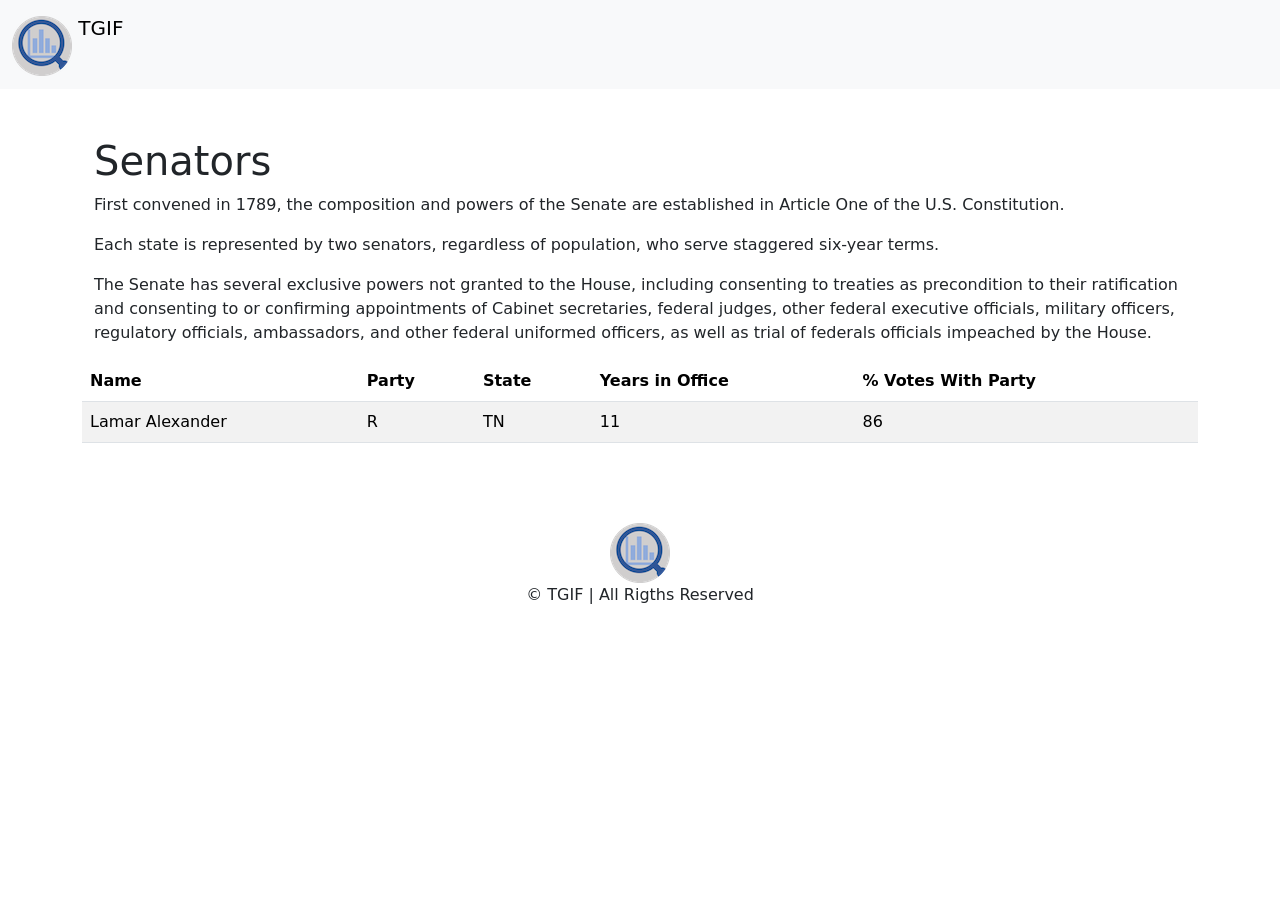
==== index.html @ 67cc552e "Subiendo archivos del Proyecto TGIF, index.html y archivos JSON descargados" ====
<!DOCTYPE html>
<html lang="en">
<head>
    <meta charset="UTF-8">
    <meta name="viewport" content="width=device-width, initial-scale=1.0">
    <title>TGIF</title>
    <link href="https://cdn.jsdelivr.net/npm/bootstrap@5.3.8/dist/css/bootstrap.min.css" rel="stylesheet">
</head>
<body>
    <header>
        <nav class="navbar bg-body-tertiary">
            <div class="container-fluid">
                <a class="navbar-brand" href="#">
                    <img src="assets/logo.png" alt="Logo" class="d-inline-block align-text-top">
                    TGIF
                </a>
            </div>
        </nav>
    </header>
    <main>
        <section class="container main-section py-5">
           <header class="section-header container-sm">
            <h1 class="section-title">Senators</h1>
            <p class="header-description">
                First convened in 1789, the composition and powers of the Senate are established in Article One of the U.S. Constitution.
            </p>
            <p class="header-description">
                Each state is represented by two senators, regardless of population, who serve staggered six-year terms.
            </p>
            <p class="header-description">
                The Senate has several exclusive powers not granted to the House, including consenting to treaties as precondition to their ratification and consenting to or confirming appointments of Cabinet secretaries, federal judges, other federal executive officials, military officers, regulatory officials, ambassadors, and other federal uniformed officers, as well as trial of federals officials impeached by the House.
            </p>
           </header> 
           <div class="table-responsive">
             <table class="table table-striped">
                <thead>
                    <tr>
                        <th>Name</th>
                        <th>Party</th>
                        <th>State</th>
                        <th>Years in Office</th>
                        <th>% Votes With Party</th>
                    </tr>
                </thead>
                <tbody>
                    <tr>
                        <td>Lamar Alexander</td>
                        <td>R</td>
                        <td>TN</td>
                        <td>11</td>
                        <td>86</td>
                    </tr>
                </tbody>
             </table>
           </div>
        </section>
    </main>
    <footer>
        <div class="text-center p-3">
            <img src="assets/logo.png" alt="Logo TGIF">
            <p>&copy; TGIF | All Rigths Reserved</p>
        </div>
    </footer>
    <script src="https://cdn.jsdelivr.net/npm/bootstrap@5.3.8/dist/js/bootstrap.bundle.min.js"></script>
</body>
</html>
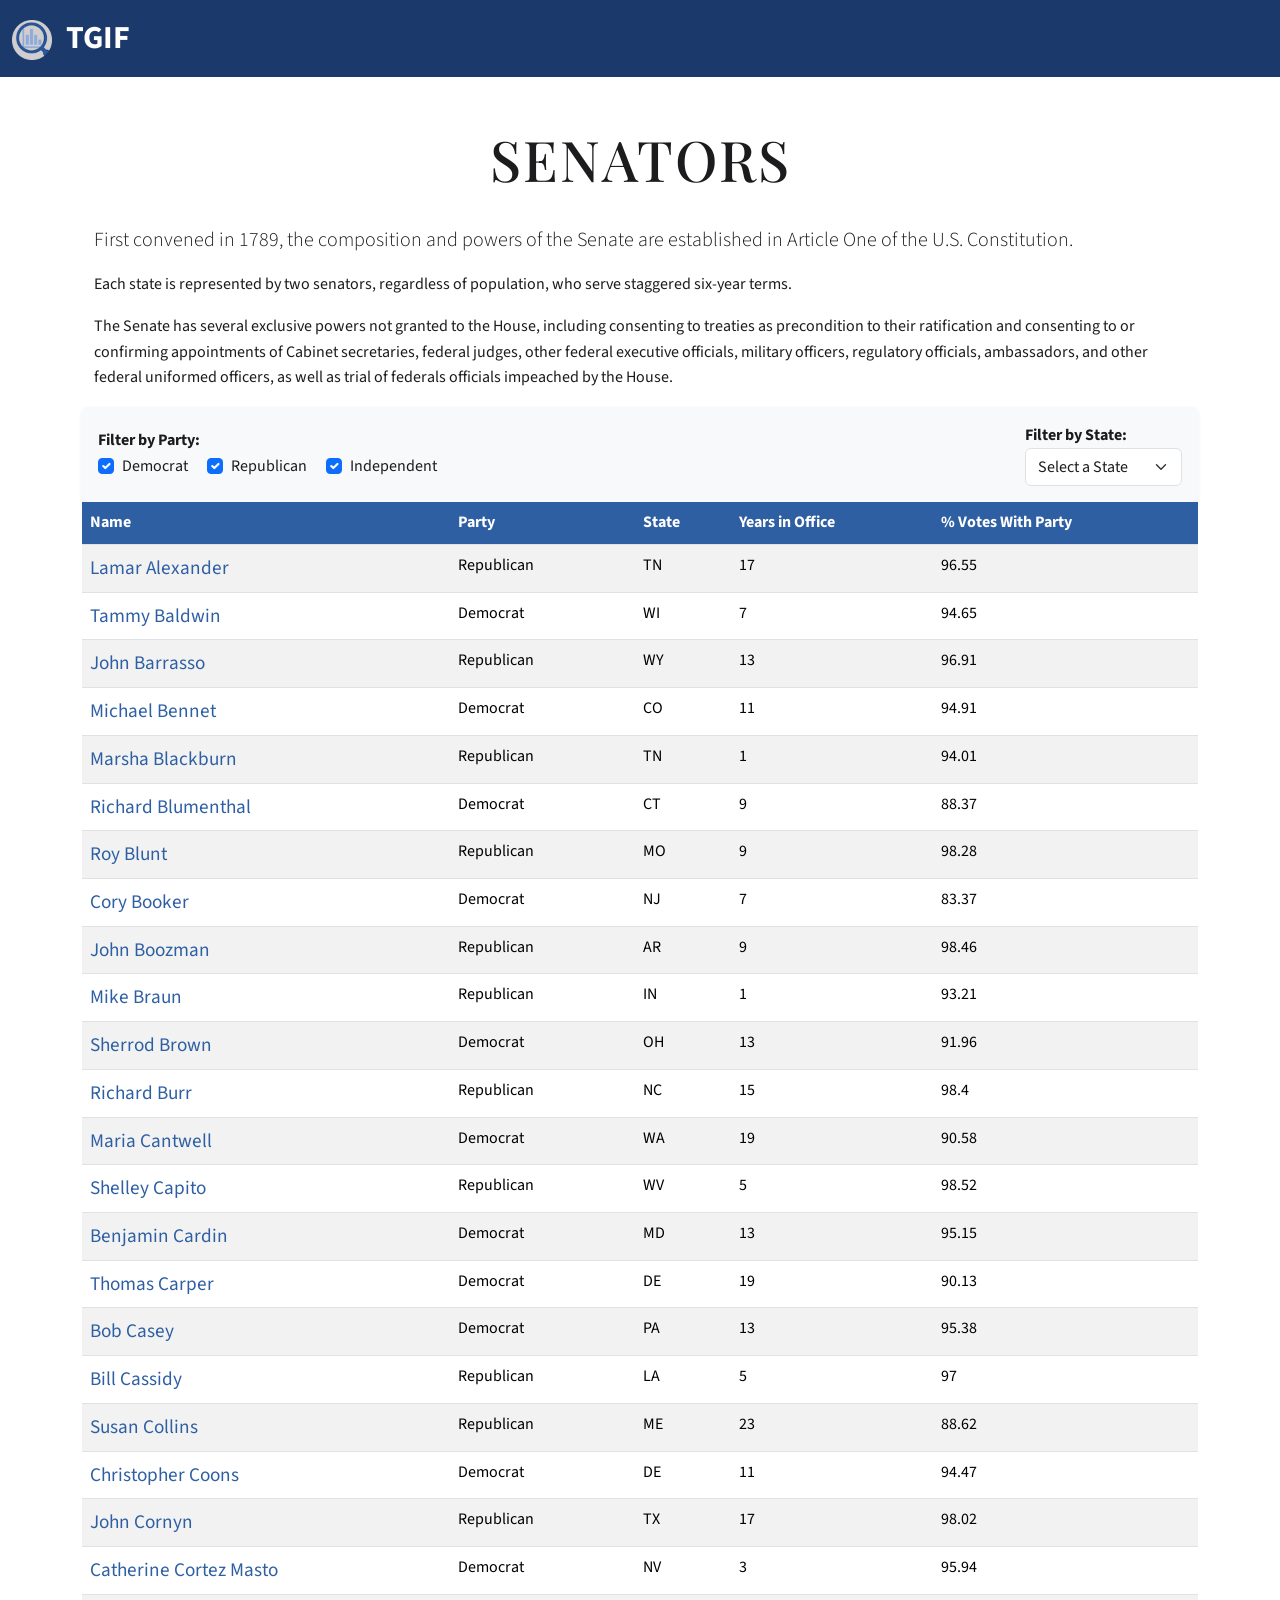
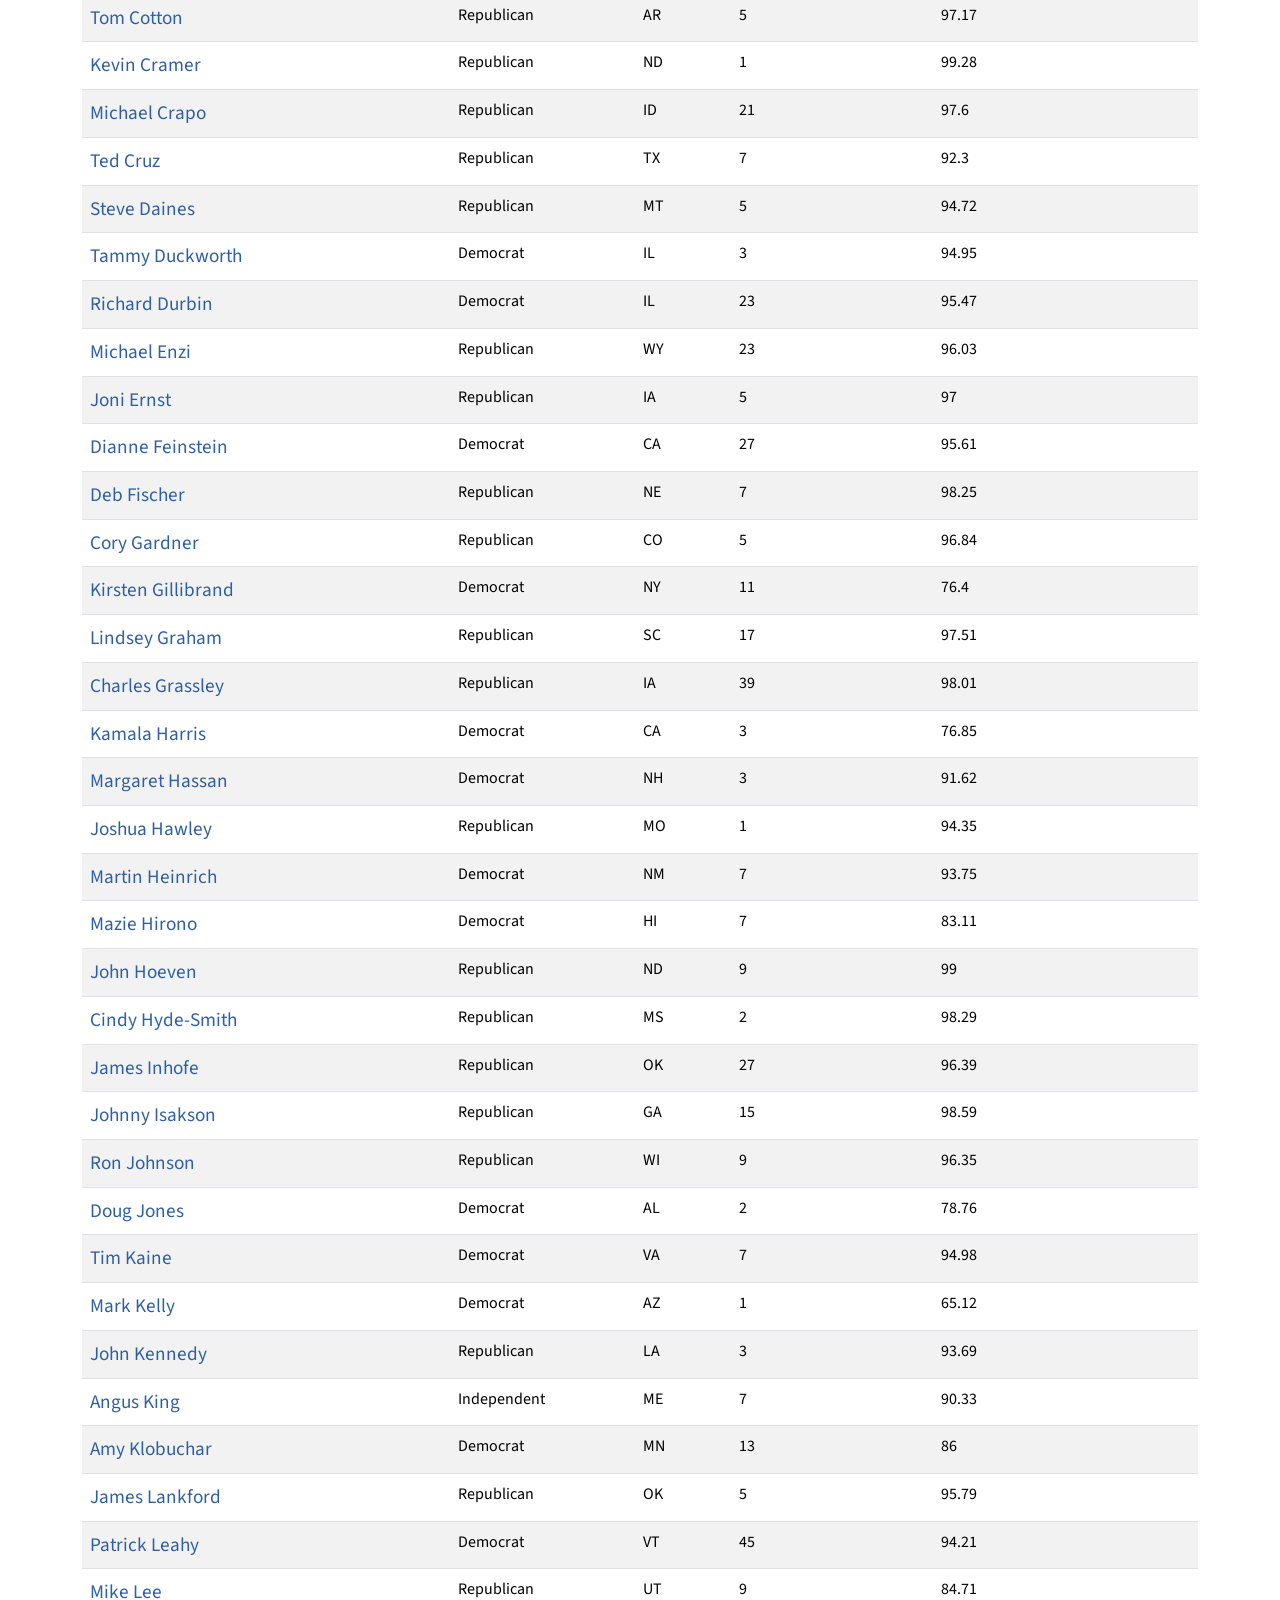
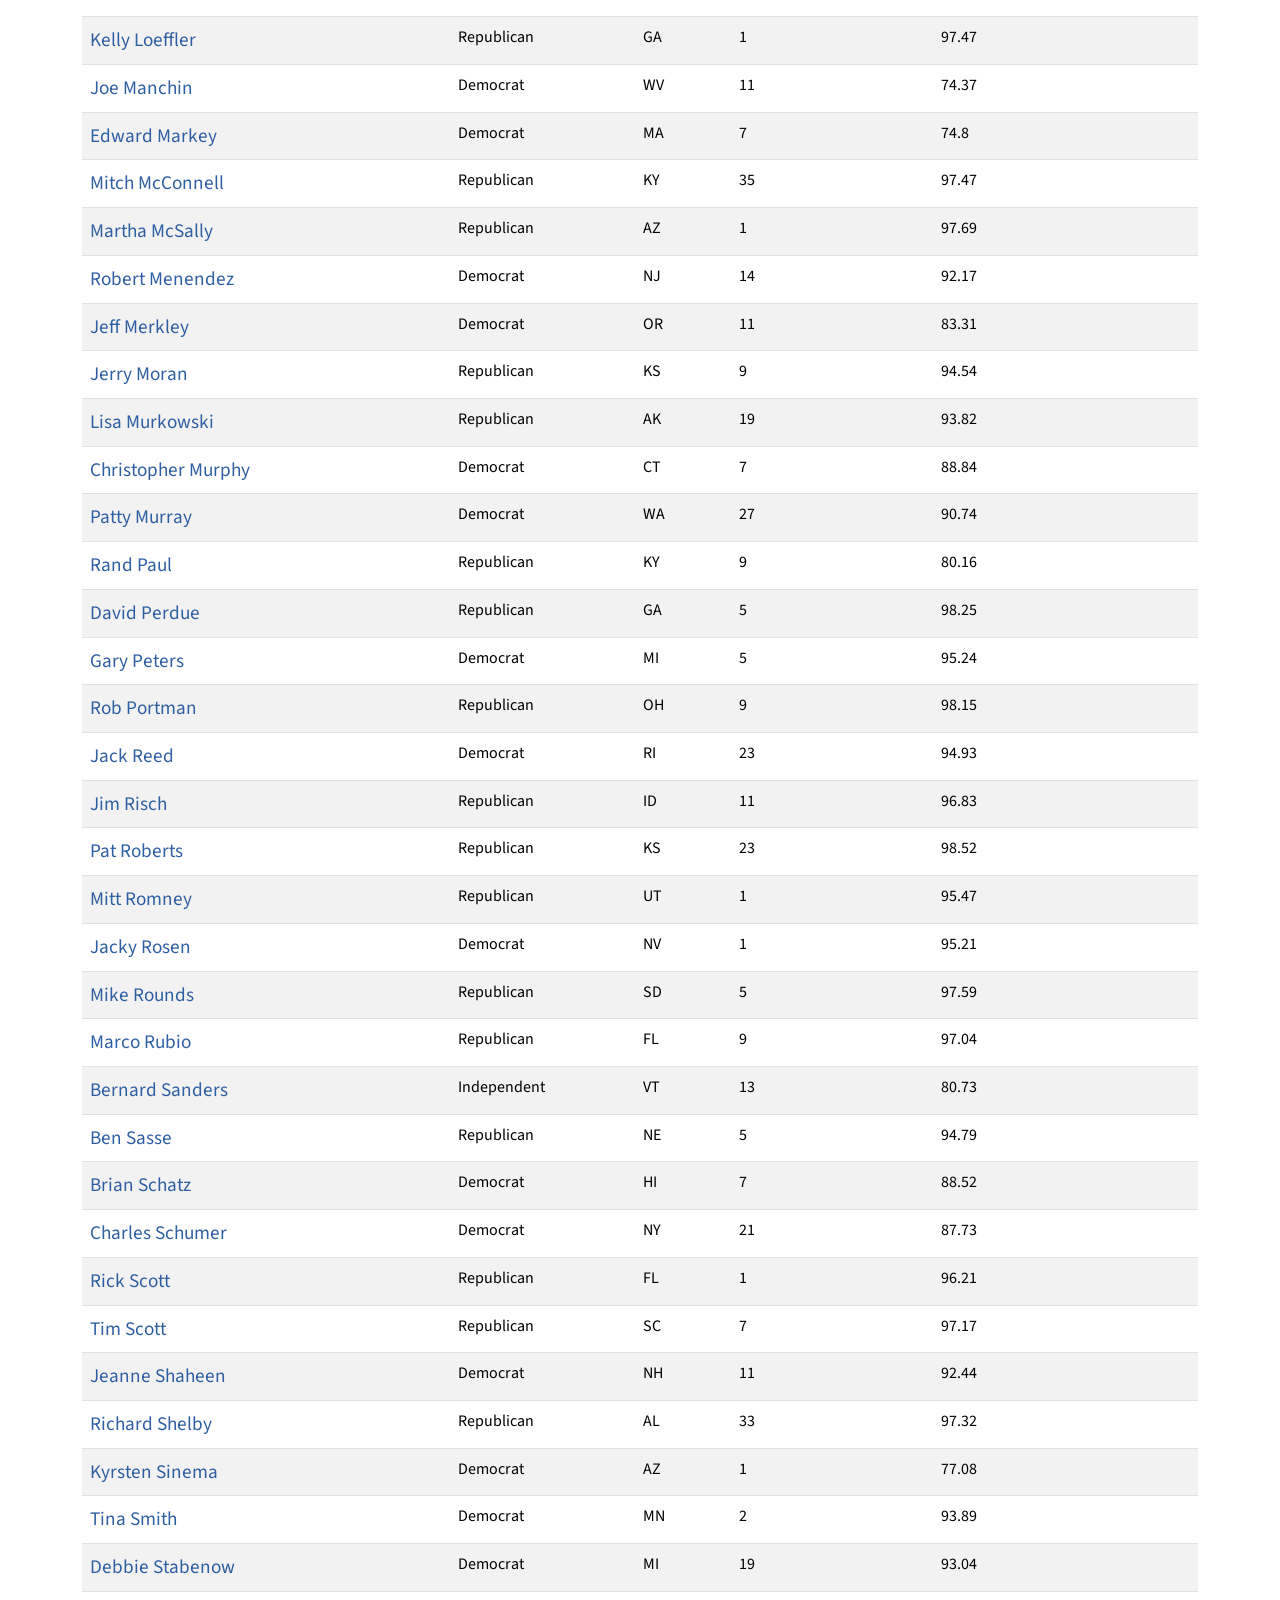
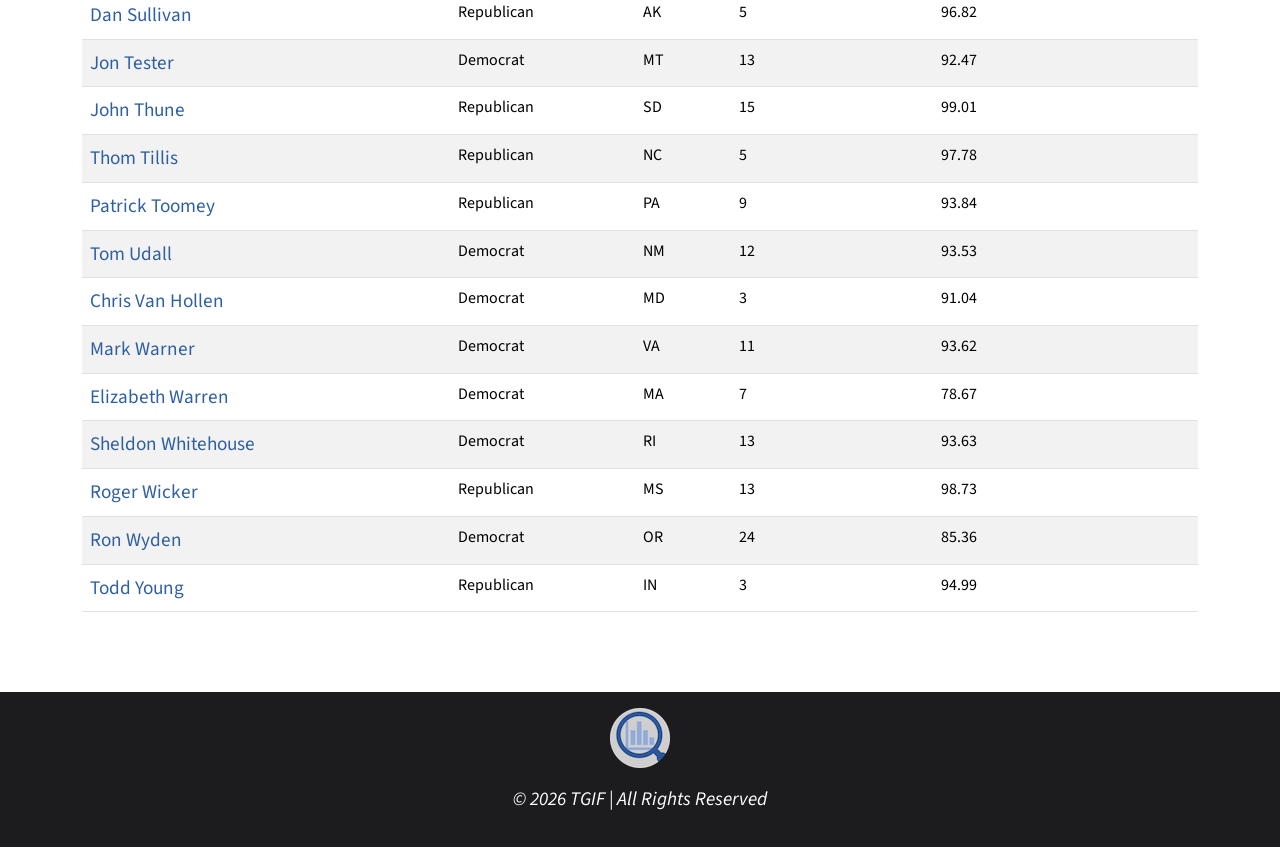
==== commit 287d1d94: "Tarea 2 del módulo 2, todos los putos completos" ====
--- a/index.html
+++ b/index.html
@@ -4,24 +4,28 @@
     <meta charset="UTF-8">
     <meta name="viewport" content="width=device-width, initial-scale=1.0">
     <title>TGIF</title>
+    <link rel="preconnect" href="https://fonts.googleapis.com">
+    <link rel="preconnect" href="https://fonts.gstatic.com" crossorigin>
+    <link href="https://fonts.googleapis.com/css2?family=Playfair+Display:ital,wght@0,400..900;1,400..900&family=Source+Sans+3:ital,wght@0,200..900;1,200..900&display=swap" rel="stylesheet">
     <link href="https://cdn.jsdelivr.net/npm/bootstrap@5.3.8/dist/css/bootstrap.min.css" rel="stylesheet">
+    <link rel="stylesheet" href="styles/styles.css">
 </head>
-<body>
+<body class="d-flex flex-column min-vh-100">
     <header>
-        <nav class="navbar bg-body-tertiary">
+        <nav class="navbar bg-primary">
             <div class="container-fluid">
-                <a class="navbar-brand" href="#">
-                    <img src="assets/logo.png" alt="Logo" class="d-inline-block align-text-top">
+                <a class="navbar-brand fs-2 fw-bold text-white align-middle" href="#">
+                    <img src="assets/logo.png" alt="Logo" width="40" class="d-inline-block align-middle me-2">
                     TGIF
                 </a>
             </div>
         </nav>
     </header>
-    <main>
-        <section class="container main-section py-5">
+    <main class="flex-grow-1">
+        <section class="container main-section py-5 d-flex flex-column mb-3">
            <header class="section-header container-sm">
-            <h1 class="section-title">Senators</h1>
-            <p class="header-description">
+            <h1 class="section-title pb-4">Senators</h1>
+            <p class="header-description lead">
                 First convened in 1789, the composition and powers of the Senate are established in Article One of the U.S. Constitution.
             </p>
             <p class="header-description">
@@ -31,36 +35,79 @@
                 The Senate has several exclusive powers not granted to the House, including consenting to treaties as precondition to their ratification and consenting to or confirming appointments of Cabinet secretaries, federal judges, other federal executive officials, military officers, regulatory officials, ambassadors, and other federal uniformed officers, as well as trial of federals officials impeached by the House.
             </p>
            </header> 
+           <div class="filters d-flex p-3 align-items-center gap-3 bg-light rounded shadow-sm justify-content-between">
+            <div class="checkbox-filters">
+             <p class="filter-title fw-bold mb-0">Filter by Party:</p>
+             <div class="form-check form-check-inline">
+                <input class="party-filter form-check-input" type="checkbox" name="party" id="D" value="D" checked>
+                <label class="form-check-label" for="D">Democrat</label>
+             </div>
+             <div class="form-check form-check-inline">
+                <input class="party-filter form-check-input" type="checkbox" name="party" id="R" value="R" checked>
+                <label class="form-check-label" for="R">Republican</label>
+             </div>
+             <div class="form-check form-check-inline">
+                <input class="party-filter form-check-input" type="checkbox" name="party" id="ID" value="ID" checked>
+                <label class="form-check-label" for="ID">Independent</label>
+             </div>
+             </div>
+             <div class="dropdown-select d-flex flex-column">
+                <label for="states" class="fw-bold">Filter by State:</label>
+                <select name="states" id="states" class="state-filter form-select">
+                </select>
+             </div>
+           </div>
            <div class="table-responsive">
-             <table class="table table-striped">
+             <table class="table table-striped table-hover">
                 <thead>
                     <tr>
-                        <th>Name</th>
-                        <th>Party</th>
-                        <th>State</th>
-                        <th>Years in Office</th>
-                        <th>% Votes With Party</th>
+                        <th class="bg-secondary text-white">Name</th>
+                        <th class="bg-secondary text-white">Party</th>
+                        <th class="bg-secondary text-white">State</th>
+                        <th class="bg-secondary text-white">Years in Office</th>
+                        <th class="bg-secondary text-white">% Votes With Party</th>
                     </tr>
                 </thead>
-                <tbody>
-                    <tr>
-                        <td>Lamar Alexander</td>
-                        <td>R</td>
-                        <td>TN</td>
-                        <td>11</td>
-                        <td>86</td>
-                    </tr>
+                <tbody id="senator-table-content">
                 </tbody>
              </table>
            </div>
         </section>
     </main>
-    <footer>
+    <footer class="bg-dark text-white footer">
         <div class="text-center p-3">
             <img src="assets/logo.png" alt="Logo TGIF">
-            <p>&copy; TGIF | All Rigths Reserved</p>
+            <p class="pt-3">&copy; 2026 TGIF | All Rights Reserved</p>
         </div>
     </footer>
     <script src="https://cdn.jsdelivr.net/npm/bootstrap@5.3.8/dist/js/bootstrap.bundle.min.js"></script>
+    <script type="module">
+        import { fetchJson, makeMemberRows, filters, makeStatesMenu } from "./scripts/html.js";
+
+
+        fetchJson('./src/pro-congress-117-senate.json').then((data) => {
+            const stateIncluded = new Set(data.map(member => member.state));
+            const renderTable = () => {
+                const selectedParty = filters(); 
+                const selectedState = document.querySelector('.state-filter').value
+                document.querySelector('#senator-table-content').innerHTML = makeMemberRows(data, selectedParty, selectedState);
+            }
+            
+            renderTable();
+
+            const checkboxes = document.querySelectorAll('.party-filter');
+            checkboxes.forEach(check => {
+                check.addEventListener('change', renderTable)
+            });
+
+            const selectState = document.querySelector('.state-filter');
+            selectState.addEventListener('change', renderTable);
+
+            
+            makeStatesMenu(stateIncluded).then((html) => {
+                document.querySelector('.state-filter').innerHTML = html;
+            })
+        });
+    </script>
 </body>
 </html>
--- a/styles/styles.css
+++ b/styles/styles.css
@@ -0,0 +1,50 @@
+/* Modificando variables de Bootstrap y variables propias */
+:root {
+    /* Variables de Bootstrap */
+    --bs-body-bg: #FFFFFF;
+    --bs-body-color: #1C1C1E;
+    --bs-primary: #1B3A6B;
+    --bs-primary-rgb: 27, 58, 107;
+    --bs-secondary: #2E5FA3;
+    --bs-secondary-rgb: 46, 95, 163;
+    --bs-dark: #1C1C1E;
+    --bs-dark-rgb: 28, 28, 30;
+    --bs-table-striped-bg: #F4F6FA;
+    --bs-table-hover-bg: #E8EDF5; 
+
+    /* Tipografia */
+    --title-font: 'Playfair Display', serif;
+    --body-font: 'Source Sans 3', sans-serif;
+}
+
+body {
+    font-family: var(--body-font);
+    color: #1C1C1E;
+    line-height: 1.6;
+}
+
+.section-title {
+    text-align: center;
+    font-size: clamp(2rem, 5vw + 1rem, 3.5rem);
+    font-family: var(--title-font);
+    text-transform: uppercase;
+    letter-spacing: 2px;
+}
+
+.senator-link {
+    text-decoration: none;
+    color: var(--bs-secondary);
+    cursor: pointer;
+    font-size: 1.2rem;
+    transition: color 0.25s;
+}
+
+.senator-link:hover { color: #C8350B; }
+
+
+.footer p {
+    font-size: 1.2rem;
+    font-style: italic;
+}
+
+.state-filter { border-color: 1px solid #1B3A6B; }
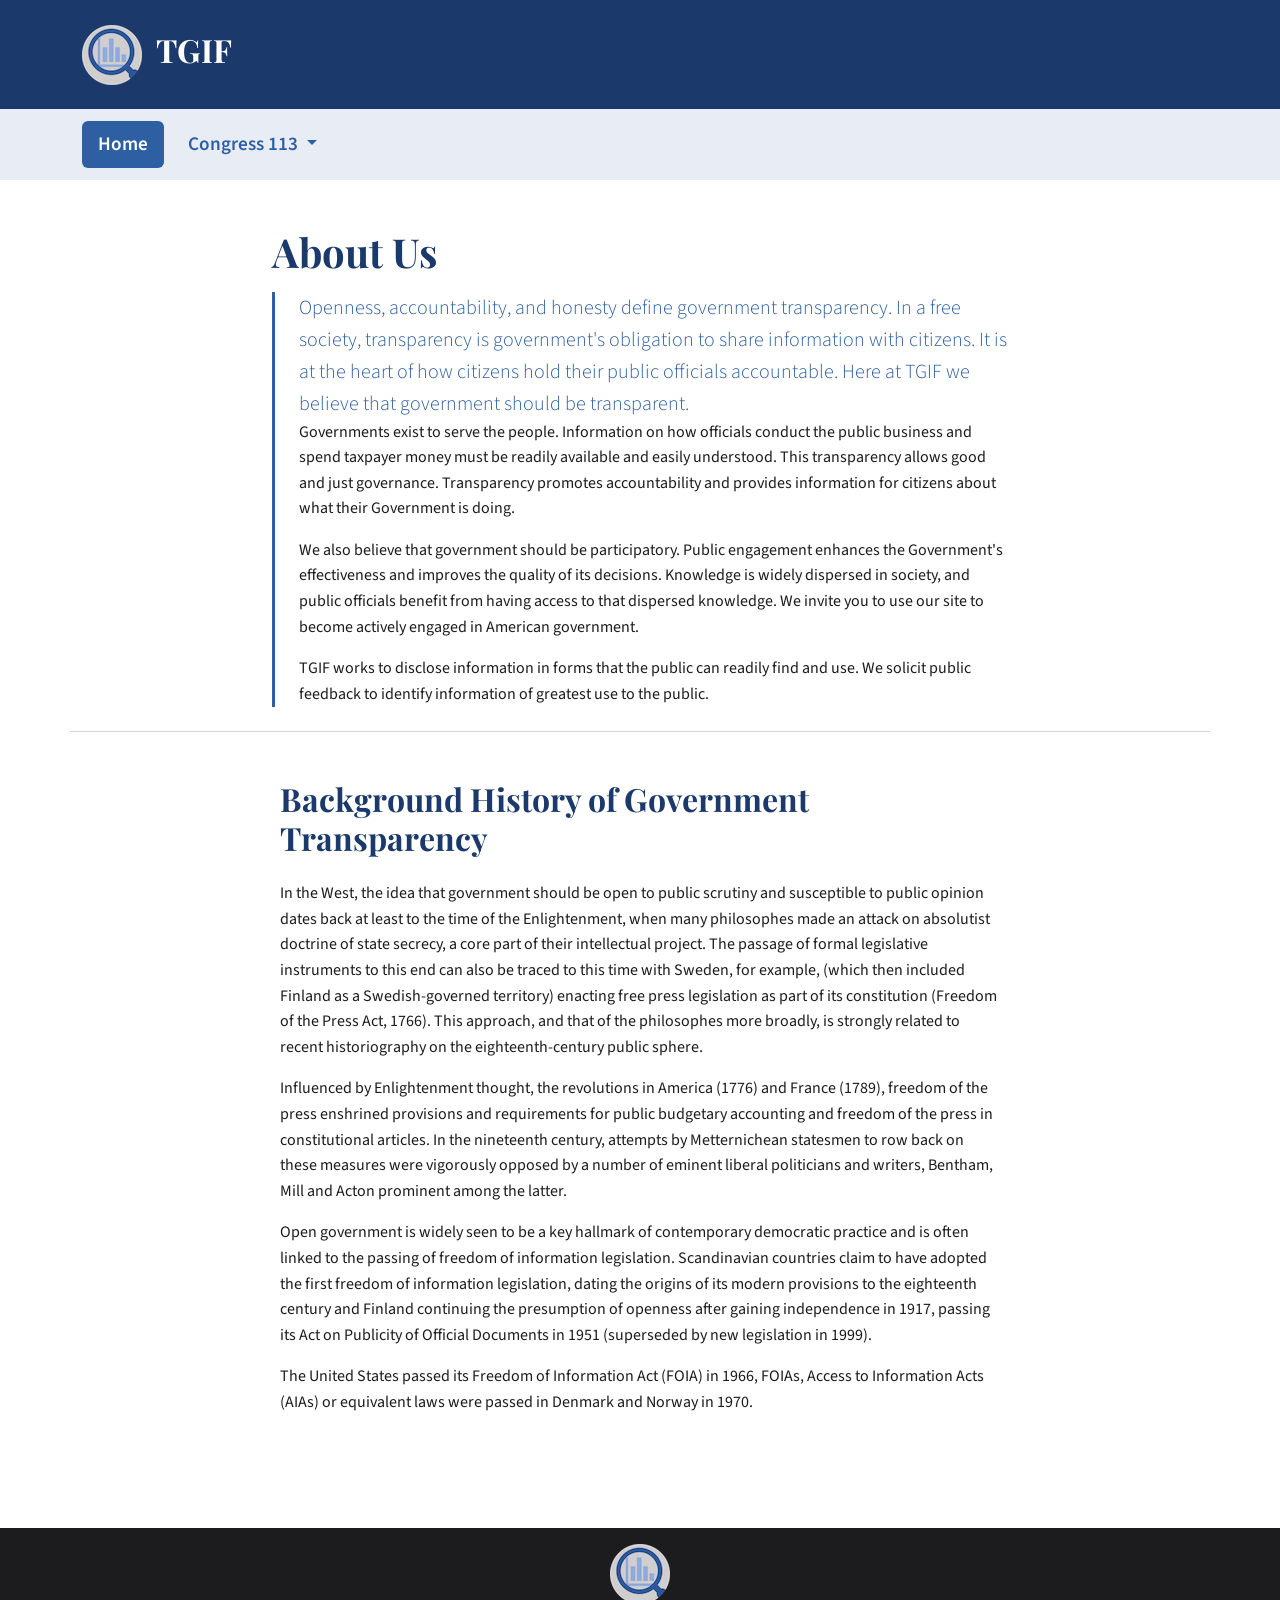
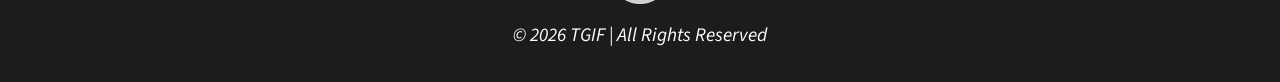
==== commit bb5e4cc2: "Subiendo archivos de la tarea 3, solución completa basada en el curso" ====
--- a/index.html
+++ b/index.html
@@ -10,68 +10,78 @@
     <link href="https://cdn.jsdelivr.net/npm/bootstrap@5.3.8/dist/css/bootstrap.min.css" rel="stylesheet">
     <link rel="stylesheet" href="styles/styles.css">
 </head>
-<body class="d-flex flex-column min-vh-100">
+<body>
     <header>
-        <nav class="navbar bg-primary">
-            <div class="container-fluid">
-                <a class="navbar-brand fs-2 fw-bold text-white align-middle" href="#">
-                    <img src="assets/logo.png" alt="Logo" width="40" class="d-inline-block align-middle me-2">
+        <div class="bg-primary py-4">
+            <div class="container">
+                <a href="index.html" class="navbar-brand fs-2 fw-bold text-white logo">
+                    <img src="assets/logo.png" alt="Logo TGIF" width="60" class="d-inline-block align-middle me-2">
                     TGIF
                 </a>
             </div>
-        </nav>
+        </div>
+
+            <!-- Navbar -->
+             <nav class="navbar bg-light">
+                <div class="container">
+                    <ul class="nav nav-pills nav-justified pt-1 pb-1">
+                        <li class="nav-item me-2">
+                            <a href="index.html" class="nav-link active">Home</a>
+                        </li>
+                        <li class="nav-item dropdown">
+                            <a href="members.html" class="nav-link dropdown-toggle text-secondary" data-bs-toggle="dropdown" role="button" aria-expanded="false">
+                                Congress 113
+                            </a>
+                            <ul class="dropdown-menu">
+                                <li><a href="members.html?chamber=house" class="dropdown-item">House</a></li>
+                                <li><a href="members.html?chamber=senate" class="dropdown-item">Senate</a></li>
+                            </ul>
+                        </li>
+                    </ul>
+                </div>
+             </nav>
     </header>
     <main class="flex-grow-1">
-        <section class="container main-section py-5 d-flex flex-column mb-3">
-           <header class="section-header container-sm">
-            <h1 class="section-title pb-4">Senators</h1>
-            <p class="header-description lead">
-                First convened in 1789, the composition and powers of the Senate are established in Article One of the U.S. Constitution.
-            </p>
-            <p class="header-description">
-                Each state is represented by two senators, regardless of population, who serve staggered six-year terms.
-            </p>
-            <p class="header-description">
-                The Senate has several exclusive powers not granted to the House, including consenting to treaties as precondition to their ratification and consenting to or confirming appointments of Cabinet secretaries, federal judges, other federal executive officials, military officers, regulatory officials, ambassadors, and other federal uniformed officers, as well as trial of federals officials impeached by the House.
-            </p>
-           </header> 
-           <div class="filters d-flex p-3 align-items-center gap-3 bg-light rounded shadow-sm justify-content-between">
-            <div class="checkbox-filters">
-             <p class="filter-title fw-bold mb-0">Filter by Party:</p>
-             <div class="form-check form-check-inline">
-                <input class="party-filter form-check-input" type="checkbox" name="party" id="D" value="D" checked>
-                <label class="form-check-label" for="D">Democrat</label>
-             </div>
-             <div class="form-check form-check-inline">
-                <input class="party-filter form-check-input" type="checkbox" name="party" id="R" value="R" checked>
-                <label class="form-check-label" for="R">Republican</label>
-             </div>
-             <div class="form-check form-check-inline">
-                <input class="party-filter form-check-input" type="checkbox" name="party" id="ID" value="ID" checked>
-                <label class="form-check-label" for="ID">Independent</label>
-             </div>
-             </div>
-             <div class="dropdown-select d-flex flex-column">
-                <label for="states" class="fw-bold">Filter by State:</label>
-                <select name="states" id="states" class="state-filter form-select">
-                </select>
-             </div>
-           </div>
-           <div class="table-responsive">
-             <table class="table table-striped table-hover">
-                <thead>
-                    <tr>
-                        <th class="bg-secondary text-white">Name</th>
-                        <th class="bg-secondary text-white">Party</th>
-                        <th class="bg-secondary text-white">State</th>
-                        <th class="bg-secondary text-white">Years in Office</th>
-                        <th class="bg-secondary text-white">% Votes With Party</th>
-                    </tr>
-                </thead>
-                <tbody id="senator-table-content">
-                </tbody>
-             </table>
-           </div>
+        <section class="py-5">
+            <div class="container">
+                <div class="row mb-5 justify-content-center">
+                    <div class="col-lg-8">
+                        <h1 class="fw-bold text-primary mb-3">About Us</h1>
+                        <div class="border-start border-3 border-secondary ps-4 mb-4">
+                            <p class="lead text-secondary mb-0">
+                                Openness, accountability, and honesty define government transparency. In a free society, transparency is government's obligation to share information with citizens. It is at the heart of how citizens hold their public officials accountable. Here at TGIF we believe that government should be transparent.
+                            </p>
+                            <p>
+                                Governments exist to serve the people. Information on how officials conduct the public business and spend taxpayer money must be readily available and easily understood. This transparency allows good and just governance. Transparency promotes accountability and provides information for citizens about what their Government is doing.
+                            </p>
+                            <p>
+                                We also believe that government should be participatory. Public engagement enhances the Government's effectiveness and improves the quality of its decisions. Knowledge is widely dispersed in society, and public officials benefit from having access to that dispersed knowledge. We invite you to use our site to become actively engaged in American government.
+                            </p>
+                            <p>
+                                TGIF works to disclose information in forms that the public can readily find and use. We solicit public feedback to identify information of greatest use to the public.
+                            </p>
+                        </div>
+                    </div>
+                    <hr class="border-secondary opacity-25 mb-5">
+                    <div class="row justify-content-center">
+                        <div class="col-lg-8">
+                            <h2 class="fw-bold text-primary mb-4">Background History of Government Transparency</h2>
+                            <p>
+                                In the West, the idea that government should be open to public scrutiny and susceptible to public opinion dates back at least to the time of the Enlightenment, when many philosophes made an attack on absolutist doctrine of state secrecy, a core part of their intellectual project. The passage of formal legislative instruments to this end can also be traced to this time with Sweden, for example, (which then included Finland as a Swedish-governed territory) enacting free press legislation as part of its constitution (Freedom of the Press Act, 1766). This approach, and that of the philosophes more broadly, is strongly related to recent historiography on the eighteenth-century public sphere. 
+                            </p>
+                            <p>
+                                Influenced by Enlightenment thought, the revolutions in America (1776) and France (1789), freedom of the press enshrined provisions and requirements for public budgetary accounting and freedom of the press in constitutional articles. In the nineteenth century, attempts by Metternichean statesmen to row back on these measures were vigorously opposed by a number of eminent liberal politicians and writers, Bentham, Mill and Acton prominent among the latter.
+                            </p>
+                            <p>
+                                Open government is widely seen to be a key hallmark of contemporary democratic practice and is often linked to the passing of freedom of information legislation. Scandinavian countries claim to have adopted the first freedom of information legislation, dating the origins of its modern provisions to the eighteenth century and Finland continuing the presumption of openness after gaining independence in 1917, passing its Act on Publicity of Official Documents in 1951 (superseded by new legislation in 1999).
+                            </p>
+                            <p>
+                                The United States passed its Freedom of Information Act (FOIA) in 1966, FOIAs, Access to Information Acts (AIAs) or equivalent laws were passed in Denmark and Norway in 1970.
+                            </p>
+                        </div>
+                    </div>
+                </div>
+            </div>
         </section>
     </main>
     <footer class="bg-dark text-white footer">
@@ -81,33 +91,5 @@
         </div>
     </footer>
     <script src="https://cdn.jsdelivr.net/npm/bootstrap@5.3.8/dist/js/bootstrap.bundle.min.js"></script>
-    <script type="module">
-        import { fetchJson, makeMemberRows, filters, makeStatesMenu } from "./scripts/html.js";
-
-
-        fetchJson('./src/pro-congress-117-senate.json').then((data) => {
-            const stateIncluded = new Set(data.map(member => member.state));
-            const renderTable = () => {
-                const selectedParty = filters(); 
-                const selectedState = document.querySelector('.state-filter').value
-                document.querySelector('#senator-table-content').innerHTML = makeMemberRows(data, selectedParty, selectedState);
-            }
-            
-            renderTable();
-
-            const checkboxes = document.querySelectorAll('.party-filter');
-            checkboxes.forEach(check => {
-                check.addEventListener('change', renderTable)
-            });
-
-            const selectState = document.querySelector('.state-filter');
-            selectState.addEventListener('change', renderTable);
-
-            
-            makeStatesMenu(stateIncluded).then((html) => {
-                document.querySelector('.state-filter').innerHTML = html;
-            })
-        });
-    </script>
 </body>
 </html>
--- a/styles/styles.css
+++ b/styles/styles.css
@@ -11,6 +11,8 @@
     --bs-dark-rgb: 28, 28, 30;
     --bs-table-striped-bg: #F4F6FA;
     --bs-table-hover-bg: #E8EDF5; 
+    --bs-light: #E8EDF5;
+    --bs-light-rgb: 232, 237, 245;
 
     /* Tipografia */
     --title-font: 'Playfair Display', serif;
@@ -23,6 +25,32 @@
     line-height: 1.6;
 }
 
+.logo {
+    font-weight: bold;
+    font-family: var(--title-font);
+}
+
+.nav-item a {
+    font-size: 1.2rem;
+    font-weight: 600;
+}
+
+.nav-pills .nav-link { color: var(--bs-secondary); }
+
+.nav-pills .nav-link.active {
+    background-color: var(--bs-secondary);
+    color: white;
+}
+
+.nav-pills .nav-link:hover {
+    background-color: var(--bs-table-striped-bg);
+    color: var(--bs-primary) !important;
+}
+
+h1, h2, h3 {
+    font-family: var(--title-font);
+}
+
 .section-title {
     text-align: center;
     font-size: clamp(2rem, 5vw + 1rem, 3.5rem);
@@ -31,7 +59,15 @@
     letter-spacing: 2px;
 }
 
-.senator-link {
+.name {
+    text-decoration: none;
+    color: var(--bs-secondary) !important;
+    cursor: pointer;
+    font-size: 1.2rem;
+    transition: color 0.25s;
+}
+
+.name-link {
     text-decoration: none;
     color: var(--bs-secondary);
     cursor: pointer;
@@ -39,7 +75,7 @@
     transition: color 0.25s;
 }
 
-.senator-link:hover { color: #C8350B; }
+.name-link:hover { color: #C8350B; }
 
 
 .footer p {
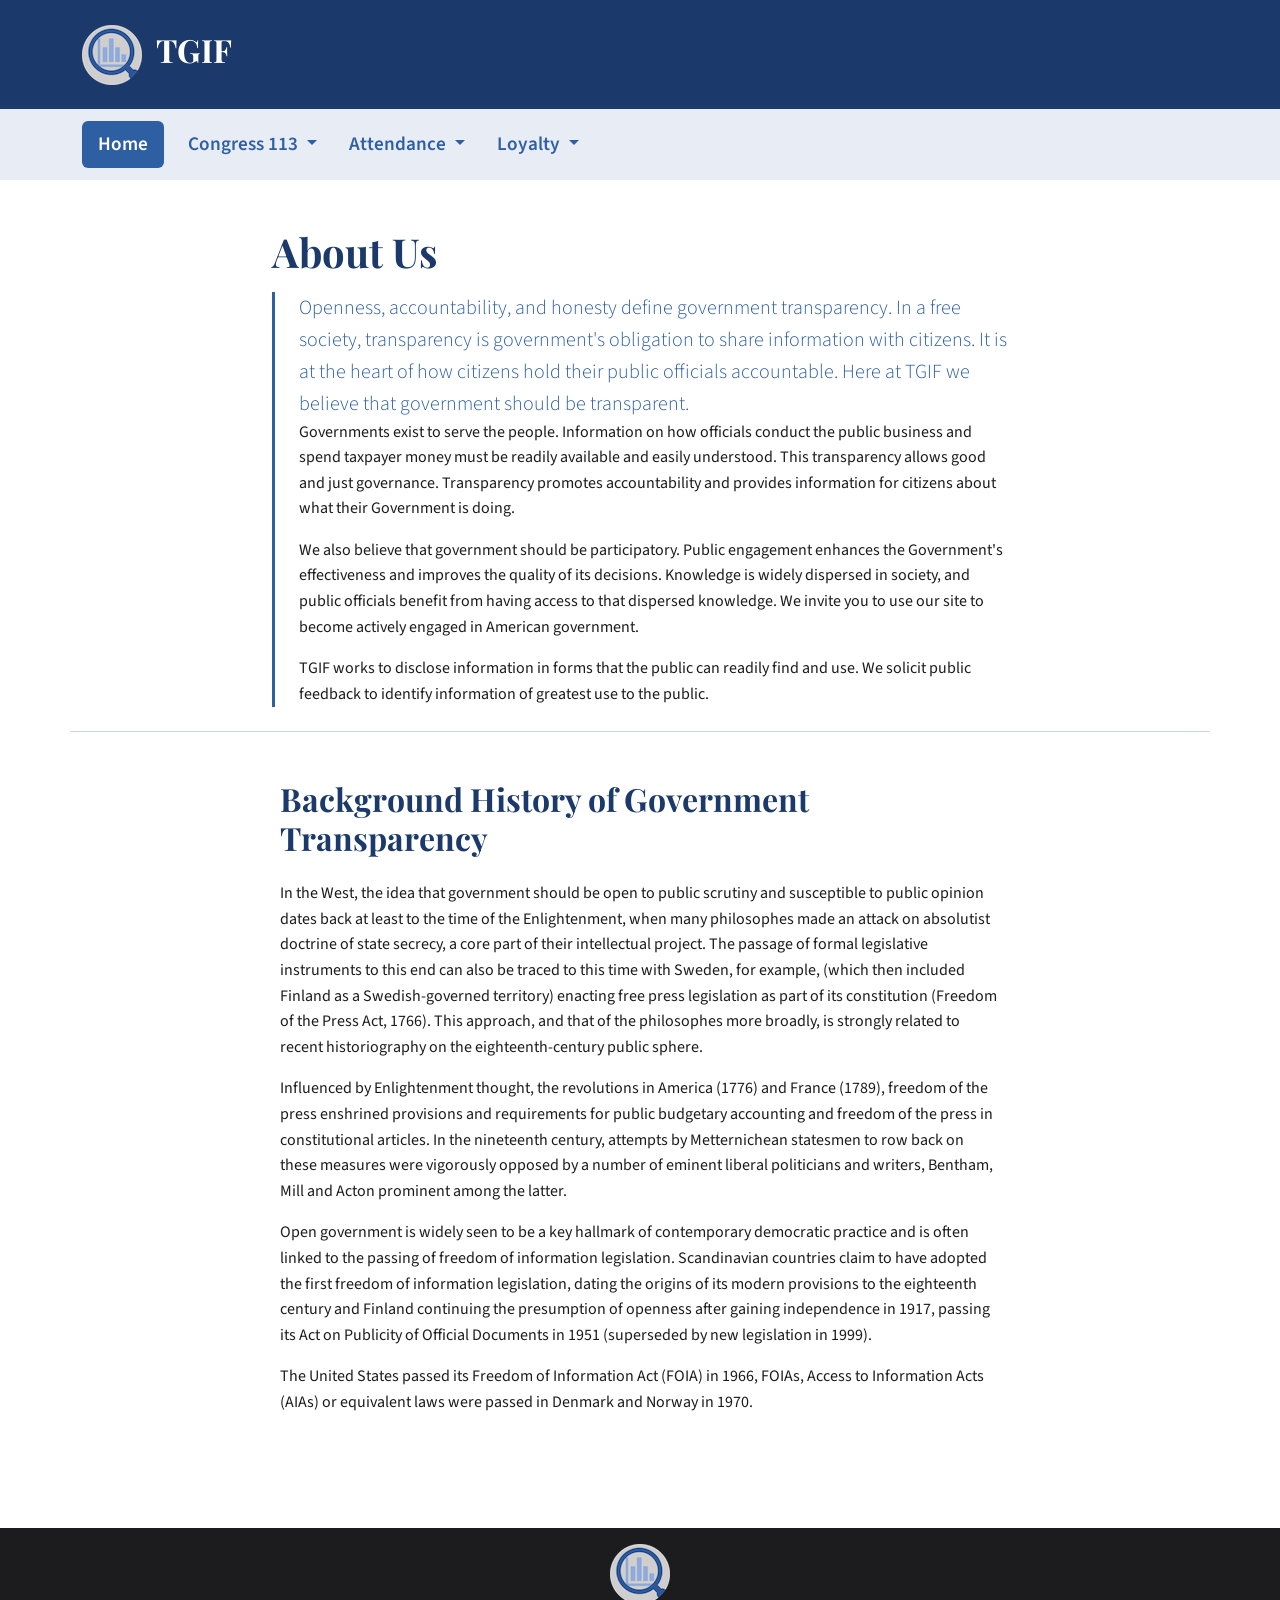
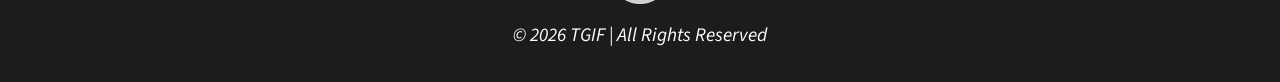
==== commit 7768a372: "Actualizando hasta el punto 2 de la tarea 4" ====
--- a/index.html
+++ b/index.html
@@ -35,6 +35,24 @@
                             <ul class="dropdown-menu">
                                 <li><a href="members.html?chamber=house" class="dropdown-item">House</a></li>
                                 <li><a href="members.html?chamber=senate" class="dropdown-item">Senate</a></li>
+                            </ul>
+                        </li>
+                        <li class="nav-item dropdown">
+                            <a href="attendance.html" class="nav-link dropdown-toggle text-secondary" data-bs-toggle="dropdown" role="button" aria-expanded="false">
+                               Attendance 
+                            </a>
+                            <ul class="dropdown-menu">
+                                <li><a href="attendance.html?chamber=house" class="dropdown-item">House</a></li>
+                                <li><a href="attendance.html?chamber=senate" class="dropdown-item">Senate</a></li>
+                            </ul>
+                        </li>
+                        <li class="nav-item dropdown">
+                            <a href="loyalty.html" class="nav-link dropdown-toggle text-secondary" data-bs-toggle="dropdown" role="button" aria-expanded="false">
+                               Loyalty 
+                            </a>
+                            <ul class="dropdown-menu">
+                                <li><a href="loyalty.html?chamber=house" class="dropdown-item">House</a></li>
+                                <li><a href="loyalty.html?chamber=senate" class="dropdown-item">Senate</a></li>
                             </ul>
                         </li>
                     </ul>
